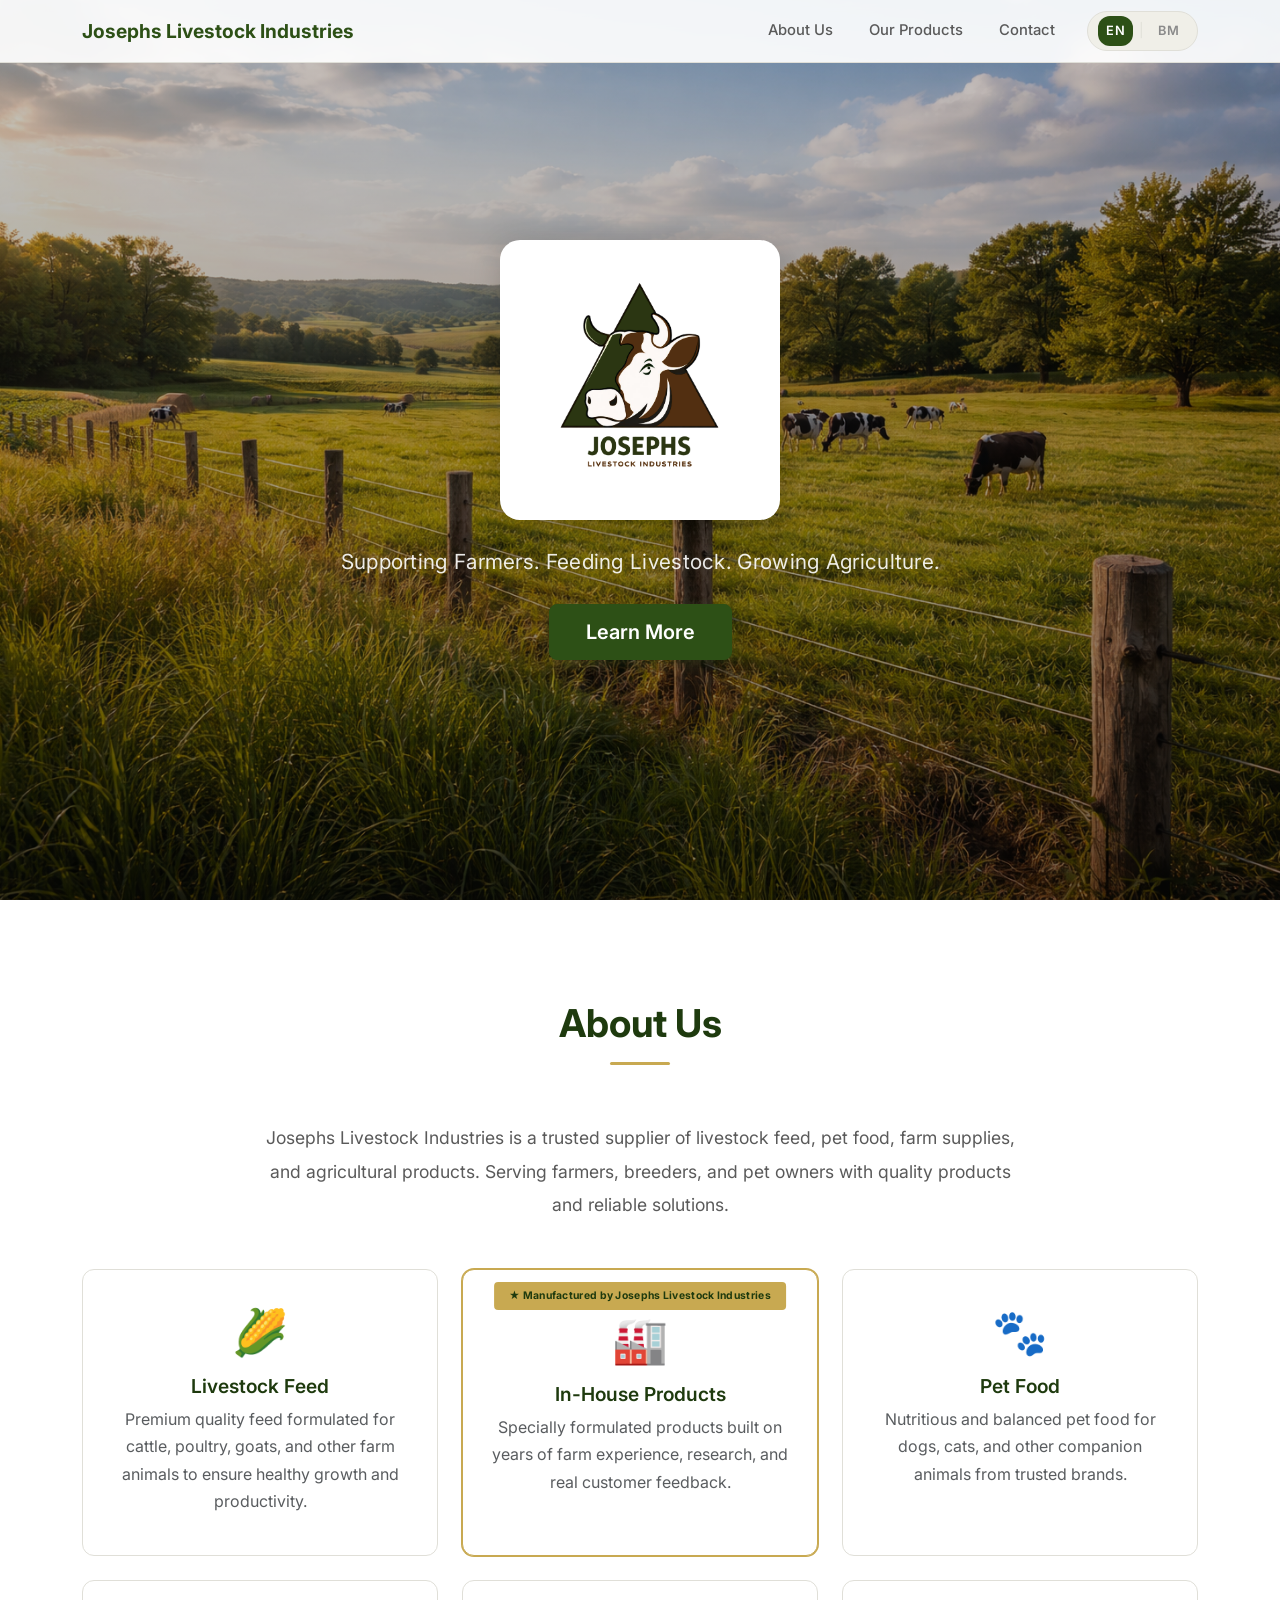
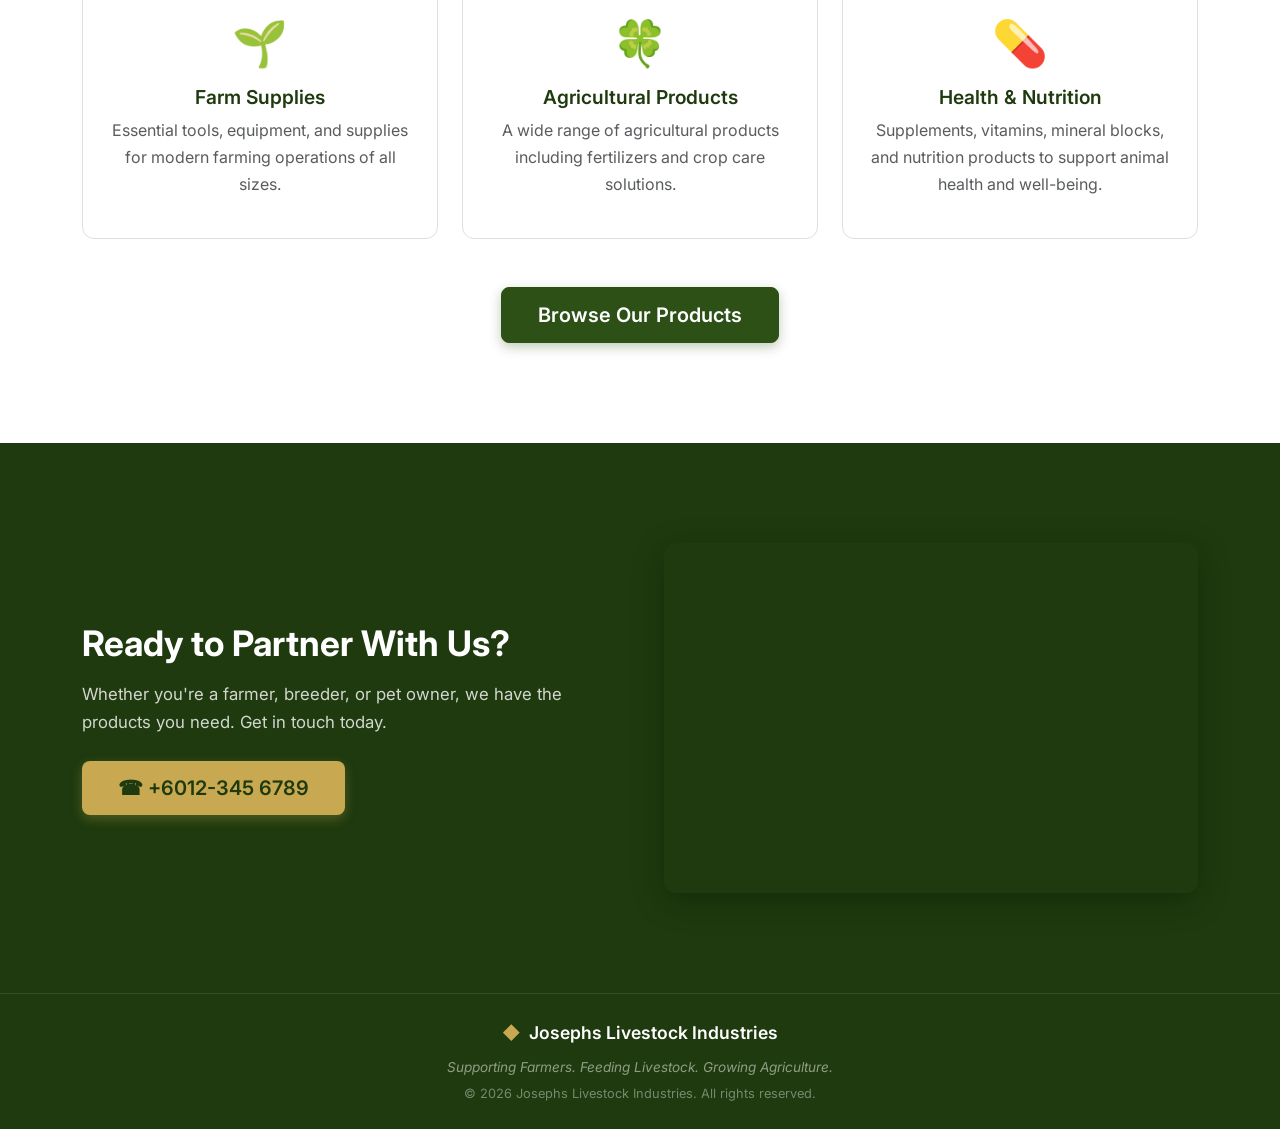
==== index.html @ ccf0c95b "Minor UI change" ====
<!DOCTYPE html>
<html lang="en">
<head>
  <meta charset="UTF-8">
  <meta name="viewport" content="width=device-width, initial-scale=1.0">
  <meta name="description" content="Josephs Livestock Industries - Trusted supplier of livestock feed, pet food, farm supplies, and agricultural products.">
  <title>Josephs Livestock Industries</title>
  <link rel="icon" type="image/x-icon" href="assets/favicon/favicon.ico">
  <link rel="icon" type="image/png" sizes="32x32" href="assets/favicon/favicon-32x32.png">
  <link rel="icon" type="image/png" sizes="16x16" href="assets/favicon/favicon-16x16.png">
  <link rel="apple-touch-icon" sizes="180x180" href="assets/favicon/apple-touch-icon.png">
  <link rel="manifest" href="assets/favicon/site.webmanifest">
  <link rel="stylesheet" href="css/bootstrap.min.css">
  <link rel="preconnect" href="https://fonts.googleapis.com">
  <link rel="preconnect" href="https://fonts.gstatic.com" crossorigin>
  <link href="https://fonts.googleapis.com/css2?family=Inter:wght@400;500;600;700&family=Playfair+Display:wght@600;700&display=swap" rel="stylesheet">
  <link rel="stylesheet" href="css/styles.css?v=1.0">
</head>
<body data-bs-spy="scroll" data-bs-target="#mainNav">

  <!-- Header -->
  <nav class="navbar navbar-expand-lg fixed-top jli-navbar" id="header">
    <div class="container">
      <a class="navbar-brand jli-logo" href="index.html">Josephs Livestock Industries</a>
      <button class="navbar-toggler" type="button" data-bs-toggle="collapse" data-bs-target="#mainNav" aria-controls="mainNav" aria-expanded="false" aria-label="Toggle navigation">
        <span class="navbar-toggler-icon"></span>
      </button>
      <div class="collapse navbar-collapse" id="mainNav">
        <ul class="navbar-nav ms-auto me-3 gap-1">
          <li class="nav-item"><a class="nav-link" href="index.html#about" data-i18n="nav.about">About Us</a></li>
          <li class="nav-item"><a class="nav-link" href="product.html" data-i18n="nav.product">Our Products</a></li>
          <li class="nav-item"><a class="nav-link" href="index.html#contact" data-i18n="nav.contact">Contact</a></li>
        </ul>
        <div class="lang-switcher" id="langSwitcher">
          <button class="lang-btn active" data-lang="en">EN</button>
          <span class="lang-divider">|</span>
          <button class="lang-btn" data-lang="bm">BM</button>
        </div>
      </div>
    </div>
  </nav>

  <!-- Hero Section -->
  <section class="jli-hero d-flex align-items-center justify-content-center">
    <div class="jli-hero-bg">
      <img src="assets/homepage.png" alt="Pastoral farmland at sunset with grazing cattle" loading="eager">
    </div>
    <div class="jli-hero-overlay"></div>
    <div class="container position-relative text-center" style="z-index: 1;">
      <h1 class="mb-4">
        <img src="assets/JLI.png" alt="Josephs Livestock Industries" class="jli-hero-logo">
      </h1>
      <p class="jli-hero-tagline mb-4" data-i18n="hero.tagline">Supporting Farmers. Feeding Livestock. Growing Agriculture.</p>
      <a href="#about" class="btn btn-success btn-lg jli-btn-primary" data-i18n="hero.cta">Learn More</a>
    </div>
  </section>

  <!-- About Us Section -->
  <section class="jli-section bg-white" id="about">
    <div class="container">
      <h2 class="jli-section-title" data-i18n="about.title">About Us</h2>
      <p class="jli-about-text text-center mx-auto mb-5" style="max-width: 750px;" data-i18n="about.description">Josephs Livestock Industries is a trusted supplier of livestock feed, pet food, farm supplies, and agricultural products. Serving farmers, breeders, and pet owners with quality products and reliable solutions.</p>
      <div class="row g-4 justify-content-center">
        <div class="col-lg-4 col-md-6">
          <div class="card h-100 border jli-service-card text-center">
            <div class="card-body">
              <div class="service-icon">&#127805;</div>
              <h5 class="card-title fw-semibold" data-i18n="services.feed.title">Livestock Feed</h5>
              <p class="card-text text-muted" data-i18n="services.feed.desc">Premium quality feed formulated for cattle, poultry, goats, and other farm animals to ensure healthy growth and productivity.</p>
            </div>
          </div>
        </div>
        <div class="col-lg-4 col-md-6">
          <div class="card h-100 border jli-service-card jli-service-inhouse text-center" data-badge="★ Manufactured by Josephs Livestock Industries" data-i18n-badge="badge.inhouse">
            <div class="card-body">
              <div class="service-icon">&#127981;</div>
              <h5 class="card-title fw-semibold" data-i18n="services.inhouse.title">In-House Products</h5>
              <p class="card-text text-muted" data-i18n="services.inhouse.desc">Specially formulated products built on years of farm experience, research, and real customer feedback.</p>
            </div>
          </div>
        </div>
        <div class="col-lg-4 col-md-6">
          <div class="card h-100 border jli-service-card text-center">
            <div class="card-body">
              <div class="service-icon">&#128062;</div>
              <h5 class="card-title fw-semibold" data-i18n="services.pet.title">Pet Food</h5>
              <p class="card-text text-muted" data-i18n="services.pet.desc">Nutritious and balanced pet food for dogs, cats, and other companion animals from trusted brands.</p>
            </div>
          </div>
        </div>
        <div class="col-lg-4 col-md-6">
          <div class="card h-100 border jli-service-card text-center">
            <div class="card-body">
              <div class="service-icon">&#127793;</div>
              <h5 class="card-title fw-semibold" data-i18n="services.farm.title">Farm Supplies</h5>
              <p class="card-text text-muted" data-i18n="services.farm.desc">Essential tools, equipment, and supplies for modern farming operations of all sizes.</p>
            </div>
          </div>
        </div>
        <div class="col-lg-4 col-md-6">
          <div class="card h-100 border jli-service-card text-center">
            <div class="card-body">
              <div class="service-icon">&#127808;</div>
              <h5 class="card-title fw-semibold" data-i18n="services.agri.title">Agricultural Products</h5>
              <p class="card-text text-muted" data-i18n="services.agri.desc">A wide range of agricultural products including fertilizers and crop care solutions.</p>
            </div>
          </div>
        </div>
        <div class="col-lg-4 col-md-6">
          <div class="card h-100 border jli-service-card text-center">
            <div class="card-body">
              <div class="service-icon">&#128138;</div>
              <h5 class="card-title fw-semibold" data-i18n="services.health.title">Health & Nutrition</h5>
              <p class="card-text text-muted" data-i18n="services.health.desc">Supplements, vitamins, mineral blocks, and nutrition products to support animal health and well-being.</p>
            </div>
          </div>
        </div>
      </div>
      <div class="text-center mt-5">
        <a href="product.html" class="btn btn-success btn-lg jli-btn-primary" data-i18n="about.browseProducts">Browse Our Products</a>
      </div>
    </div>
  </section>

  <!-- CTA Section -->
  <section class="jli-section jli-cta" id="contact">
    <div class="container">
      <div class="row align-items-center g-5">
        <div class="col-lg-6 text-center text-lg-start">
          <h2 class="text-white mb-3" data-i18n="cta.title">Ready to Partner With Us?</h2>
          <p class="mb-4" style="max-width: 600px; color: rgba(255,255,255,0.8);" data-i18n="cta.desc">Whether you're a farmer, breeder, or pet owner, we have the products you need. Get in touch today.</p>
          <a href="tel:+60123456789" class="btn btn-lg jli-btn-accent">&#9742; +6012-345 6789</a>
        </div>
        <div class="col-lg-6">
          <div class="jli-map-wrap">
            <iframe
              src="https://www.google.com/maps/embed?pb=!1m18!1m12!1m3!1d3984.4!2d101.2666443!3d3.3206941!2m3!1f0!2f0!3f0!3m2!1i1024!2i768!4f13.1!3m3!1m2!1s0x31ccf5e05dc41b59%3A0xb6952568414ff970!2sJoseph's%20Livestock%20Industries!5e0!3m2!1sen!2smy!4v1"
              width="100%"
              height="350"
              style="border:0; border-radius: 12px;"
              allowfullscreen=""
              loading="lazy"
              referrerpolicy="no-referrer-when-downgrade"
              title="Joseph's Livestock Industries Location">
            </iframe>
          </div>
        </div>
      </div>
    </div>
  </section>

  <!-- Footer -->
  <footer class="jli-footer text-center py-4">
    <div class="container">
      <div class="jli-footer-brand mb-2">
        <span class="jli-logo-icon">&#9670;</span>
        <span>Josephs Livestock Industries</span>
      </div>
      <p class="jli-footer-tagline mb-1" data-i18n="hero.tagline">Supporting Farmers. Feeding Livestock. Growing Agriculture.</p>
      <p class="jli-footer-copy mb-0">&copy; 2026 Josephs Livestock Industries. <span data-i18n="footer.rights">All rights reserved.</span></p>
    </div>
  </footer>

  <script src="js/bootstrap.bundle.min.js"></script>
  <script src="js/script.js?v=1.0"></script>
</body>
</html>
---- css/styles.css ----
:root {
  --jli-primary: #2d5016;
  --jli-primary-light: #3d6b1e;
  --jli-primary-dark: #1e3a0e;
  --jli-accent: #c8a951;
  --jli-accent-light: #ddc06e;
  --jli-bg: #fafaf7;
  --jli-bg-alt: #f0efe8;
  --jli-border: #e0dfd8;
  --jli-transition: 0.3s ease;
}

body {
  font-family: 'Inter', -apple-system, BlinkMacSystemFont, sans-serif;
  color: #2c2c2c;
  background-color: var(--jli-bg);
  line-height: 1.7;
  -webkit-font-smoothing: antialiased;
}

html {
  scroll-behavior: smooth;
  scroll-padding-top: 80px;
}

/* ─── Navbar ──────────────────────────────── */

.jli-navbar {
  background: rgba(255, 255, 255, 0.92) !important;
  backdrop-filter: blur(12px);
  -webkit-backdrop-filter: blur(12px);
  border-bottom: 1px solid var(--jli-border);
  transition: box-shadow var(--jli-transition);
  padding-top: 0.6rem;
  padding-bottom: 0.6rem;
}

.jli-navbar.scrolled {
  box-shadow: 0 1px 3px rgba(0, 0, 0, 0.08);
}

.jli-logo {
  color: var(--jli-primary) !important;
  font-weight: 700 !important;
  font-size: 1.2rem !important;
}

.jli-navbar .nav-link {
  color: #5a5a5a !important;
  font-weight: 500;
  font-size: 0.925rem;
  position: relative;
  transition: color var(--jli-transition);
  padding-left: 1rem !important;
  padding-right: 1rem !important;
}

.jli-navbar .nav-link::after {
  content: '';
  position: absolute;
  bottom: 0;
  left: 50%;
  width: 0;
  height: 2px;
  background: var(--jli-primary);
  transition: width var(--jli-transition), left var(--jli-transition);
}

.jli-navbar .nav-link:hover {
  color: var(--jli-primary) !important;
}

.jli-navbar .nav-link:hover::after {
  width: calc(100% - 2rem);
  left: 1rem;
}

/* ─── Language Switcher ───────────────────── */

.lang-switcher {
  display: flex;
  align-items: center;
  gap: 6px;
  background: var(--jli-bg-alt);
  padding: 4px 10px;
  border-radius: 20px;
  border: 1px solid var(--jli-border);
}

.lang-btn {
  background: none;
  border: none;
  font-family: inherit;
  font-size: 0.8rem;
  font-weight: 600;
  color: #8a8a8a;
  cursor: pointer;
  padding: 4px 8px;
  border-radius: 12px;
  transition: all var(--jli-transition);
  letter-spacing: 0.5px;
}

.lang-btn.active {
  background: var(--jli-primary);
  color: #fff;
}

.lang-btn:hover:not(.active) {
  color: var(--jli-primary);
}

.lang-divider {
  color: var(--jli-border);
  font-size: 0.85rem;
  user-select: none;
}

/* ─── Hero ────────────────────────────────── */

.jli-hero {
  position: relative;
  min-height: 100vh;
  overflow: hidden;
}

.jli-hero-bg {
  position: absolute;
  inset: 0;
}

.jli-hero-bg img {
  width: 100%;
  height: 100%;
  object-fit: cover;
  object-position: center 40%;
}

.jli-hero-overlay {
  position: absolute;
  inset: 0;
  background: linear-gradient(
    to bottom,
    rgba(0, 0, 0, 0.2) 0%,
    rgba(0, 0, 0, 0.35) 50%,
    rgba(0, 0, 0, 0.5) 100%
  );
}

.jli-hero-sm {
  position: relative;
  min-height: 40vh;
  overflow: hidden;
}

.jli-hero-logo {
  max-width: 280px;
  width: 100%;
  height: auto;
  background: #fff;
  padding: 24px;
  border-radius: 20px;
  box-shadow: 0 8px 32px rgba(0, 0, 0, 0.2);
}

.jli-hero-tagline {
  font-size: clamp(1rem, 2vw, 1.3rem);
  color: rgba(255, 255, 255, 0.9);
  font-weight: 400;
  letter-spacing: 0.3px;
}

/* ─── Buttons ─────────────────────────────── */

.jli-btn-primary {
  background-color: var(--jli-primary) !important;
  border-color: var(--jli-primary) !important;
  color: #fff !important;
  padding: 12px 36px;
  font-weight: 600;
  box-shadow: 0 4px 12px rgba(45, 80, 22, 0.3);
  transition: all var(--jli-transition);
}

.jli-btn-primary:hover {
  background-color: var(--jli-primary-light) !important;
  border-color: var(--jli-primary-light) !important;
  transform: translateY(-2px);
  box-shadow: 0 6px 20px rgba(45, 80, 22, 0.4);
}

.jli-btn-accent {
  background-color: var(--jli-accent) !important;
  border: none;
  color: var(--jli-primary-dark) !important;
  padding: 12px 36px;
  font-weight: 600;
  box-shadow: 0 4px 12px rgba(200, 169, 81, 0.3);
  transition: all var(--jli-transition);
}

.jli-btn-accent:hover {
  background-color: var(--jli-accent-light) !important;
  color: var(--jli-primary-dark) !important;
  transform: translateY(-2px);
  box-shadow: 0 6px 20px rgba(200, 169, 81, 0.4);
}

/* ─── Sections ────────────────────────────── */

.jli-section {
  padding: 100px 0;
}

.jli-section-alt {
  background-color: var(--jli-bg);
}

.jli-section-title {
  font-size: clamp(1.8rem, 3vw, 2.5rem);
  font-weight: 700;
  color: var(--jli-primary-dark);
  text-align: center;
  margin-bottom: 56px;
  position: relative;
}

.jli-section-title::after {
  content: '';
  display: block;
  width: 60px;
  height: 3px;
  background: var(--jli-accent);
  margin: 16px auto 0;
  border-radius: 2px;
}

/* ─── About ───────────────────────────────── */

.jli-about-text {
  font-size: 1.1rem;
  color: #5a5a5a;
  line-height: 1.9;
}

/* ─── Service Cards ───────────────────────── */

.jli-service-card {
  border-color: var(--jli-border) !important;
  border-radius: 12px !important;
  transition: all var(--jli-transition);
}

.jli-service-card .card-body {
  padding: 40px 28px;
}

.jli-service-card:hover {
  transform: translateY(-6px);
  box-shadow: 0 8px 32px rgba(0, 0, 0, 0.12);
  border-color: var(--jli-accent) !important;
}

.jli-service-card .card-title {
  color: var(--jli-primary-dark);
  font-size: 1.2rem;
}

.jli-service-card .card-text {
  line-height: 1.7;
}

.jli-service-card .service-icon {
  font-size: 2.8rem;
  line-height: 1;
  margin-bottom: 20px;
}

/* ─── In-House Service Card ───────────────── */

.jli-service-inhouse {
  border-color: var(--jli-accent) !important;
  box-shadow: 0 0 0 1px var(--jli-accent);
  position: relative;
}

.jli-service-inhouse .card-body {
  padding-top: 48px;
}

.jli-service-inhouse::before {
  content: attr(data-badge);
  position: absolute;
  top: 12px;
  left: 50%;
  transform: translateX(-50%);
  background: var(--jli-accent);
  color: var(--jli-primary-dark);
  font-size: 0.65rem;
  font-weight: 700;
  padding: 5px 15px;
  border-radius: 4px;
  z-index: 1;
  letter-spacing: 0.3px;
  white-space: nowrap;
}

/* ─── CTA ─────────────────────────────────── */

.jli-cta {
  background-color: var(--jli-primary-dark);
}

.jli-cta h2 {
  font-size: clamp(1.6rem, 3vw, 2.2rem);
  font-weight: 700;
}

.jli-cta p {
  font-size: 1.05rem;
}

/* ─── Map ────────────────────────────────── */

.jli-map-wrap {
  border-radius: 12px;
  overflow: hidden;
  box-shadow: 0 8px 32px rgba(0, 0, 0, 0.25);
}

.jli-map-wrap iframe {
  display: block;
}

/* ─── Footer ──────────────────────────────── */

.jli-footer {
  background-color: var(--jli-primary-dark);
  border-top: 1px solid rgba(255, 255, 255, 0.1);
}

.jli-footer-brand {
  display: flex;
  align-items: center;
  justify-content: center;
  gap: 8px;
  color: #fff;
  font-weight: 600;
  font-size: 1.1rem;
}

.jli-logo-icon {
  color: var(--jli-accent);
}

.jli-footer-tagline {
  color: rgba(255, 255, 255, 0.5);
  font-size: 0.85rem;
  font-style: italic;
}

.jli-footer-copy {
  color: rgba(255, 255, 255, 0.4);
  font-size: 0.8rem;
}

/* ─── Product Store ───────────────────────── */

.jli-store {
  min-height: 80vh;
  padding-bottom: 40px;
}

.jli-search-box {
  position: relative;
}

.jli-search-icon {
  position: absolute;
  left: 14px;
  top: 50%;
  transform: translateY(-50%);
  color: #8a8a8a;
  pointer-events: none;
}

.jli-search-input {
  padding-left: 42px !important;
  border: 1px solid var(--jli-border);
  border-radius: 8px;
  background: #fff;
  font-size: 0.925rem;
  height: 44px;
}

.jli-search-input:focus {
  border-color: var(--jli-primary);
  box-shadow: 0 0 0 3px rgba(45, 80, 22, 0.1);
}

/* Sidebar */

.jli-sidebar {
  position: sticky;
  top: 100px;
}

.jli-sidebar-title {
  font-weight: 700;
  color: var(--jli-primary-dark);
  margin-bottom: 16px;
  font-size: 1.1rem;
}

.jli-category-list {
  list-style: none;
  padding: 0;
  margin: 0;
}

.jli-category-list li {
  margin-bottom: 4px;
}

.jli-cat-link {
  display: flex;
  justify-content: space-between;
  align-items: center;
  text-decoration: none;
  color: #5a5a5a;
  padding: 8px 12px;
  border-radius: 8px;
  font-size: 0.925rem;
  transition: all var(--jli-transition);
}

.jli-cat-link:hover {
  color: var(--jli-primary);
  background: rgba(45, 80, 22, 0.05);
}

.jli-cat-link.active {
  color: var(--jli-primary);
  background: rgba(45, 80, 22, 0.08);
  font-weight: 600;
}

.jli-cat-count {
  color: #8a8a8a;
  font-size: 0.85rem;
  font-weight: 400;
}

/* Product Cards */

.jli-product-card {
  position: relative;
  border: 1px solid var(--jli-border);
  border-radius: 12px;
  overflow: hidden;
  transition: all var(--jli-transition);
  background: #fff;
}

.jli-product-card:hover {
  transform: translateY(-4px);
  box-shadow: 0 8px 24px rgba(0, 0, 0, 0.1);
  border-color: var(--jli-accent);
}

.jli-product-img-wrap {
  background: #f8f8f6;
  padding: 20px;
  display: flex;
  align-items: center;
  justify-content: center;
  aspect-ratio: 1;
  overflow: hidden;
}

.jli-product-img {
  max-width: 100%;
  max-height: 100%;
  object-fit: contain;
  transition: transform var(--jli-transition);
}

.jli-product-card:hover .jli-product-img {
  transform: scale(1.05);
}

.jli-product-inhouse {
  border-color: var(--jli-accent) !important;
  box-shadow: 0 0 0 1px var(--jli-accent);
}

.jli-product-inhouse .jli-product-img-wrap {
  background: #fdf8ec;
}

.jli-product-inhouse::before {
  content: attr(data-badge);
  position: absolute;
  top: 12px;
  left: 12px;
  background: var(--jli-accent);
  color: var(--jli-primary-dark);
  font-size: 0.7rem;
  font-weight: 700;
  padding: 3px 10px;
  border-radius: 4px;
  z-index: 1;
  letter-spacing: 0.5px;
}

.jli-product-name {
  font-weight: 600;
  color: var(--jli-primary-dark);
  font-size: 0.9rem;
  margin-bottom: 8px;
  line-height: 1.4;
}

.jli-size-row {
  display: flex;
  flex-wrap: wrap;
  gap: 6px;
}

.jli-size-badge {
  background: var(--jli-bg-alt);
  color: #5a5a5a;
  font-weight: 500;
  font-size: 0.75rem;
  padding: 3px 10px;
  border-radius: 4px;
}

.jli-btn-whatsapp {
  background-color: #25d366;
  color: #fff;
  font-weight: 600;
  font-size: 0.8rem;
  border: none;
  border-radius: 8px;
  padding: 8px 12px;
  transition: all var(--jli-transition);
  display: inline-flex;
  align-items: center;
  justify-content: center;
}

.jli-btn-whatsapp:hover {
  background-color: #1fb855;
  color: #fff;
  transform: translateY(-1px);
  box-shadow: 0 4px 12px rgba(37, 211, 102, 0.3);
}

/* ─── Responsive ──────────────────────────── */

@media (max-width: 991.98px) {
  .lang-switcher {
    margin-top: 16px;
    align-self: center;
  }

  .jli-sidebar {
    position: static;
    margin-bottom: 24px;
  }

  .jli-category-list {
    display: flex;
    flex-wrap: wrap;
    gap: 8px;
  }

  .jli-category-list li {
    margin-bottom: 0;
  }

  .jli-cat-link {
    padding: 6px 14px;
    font-size: 0.85rem;
    border: 1px solid var(--jli-border);
    white-space: nowrap;
  }
}

/* ─── Animations ──────────────────────────── */

.fade-in {
  opacity: 0;
  transform: translateY(24px);
  transition: opacity 0.6s ease, transform 0.6s ease;
}

.fade-in.visible {
  opacity: 1;
  transform: translateY(0);
}
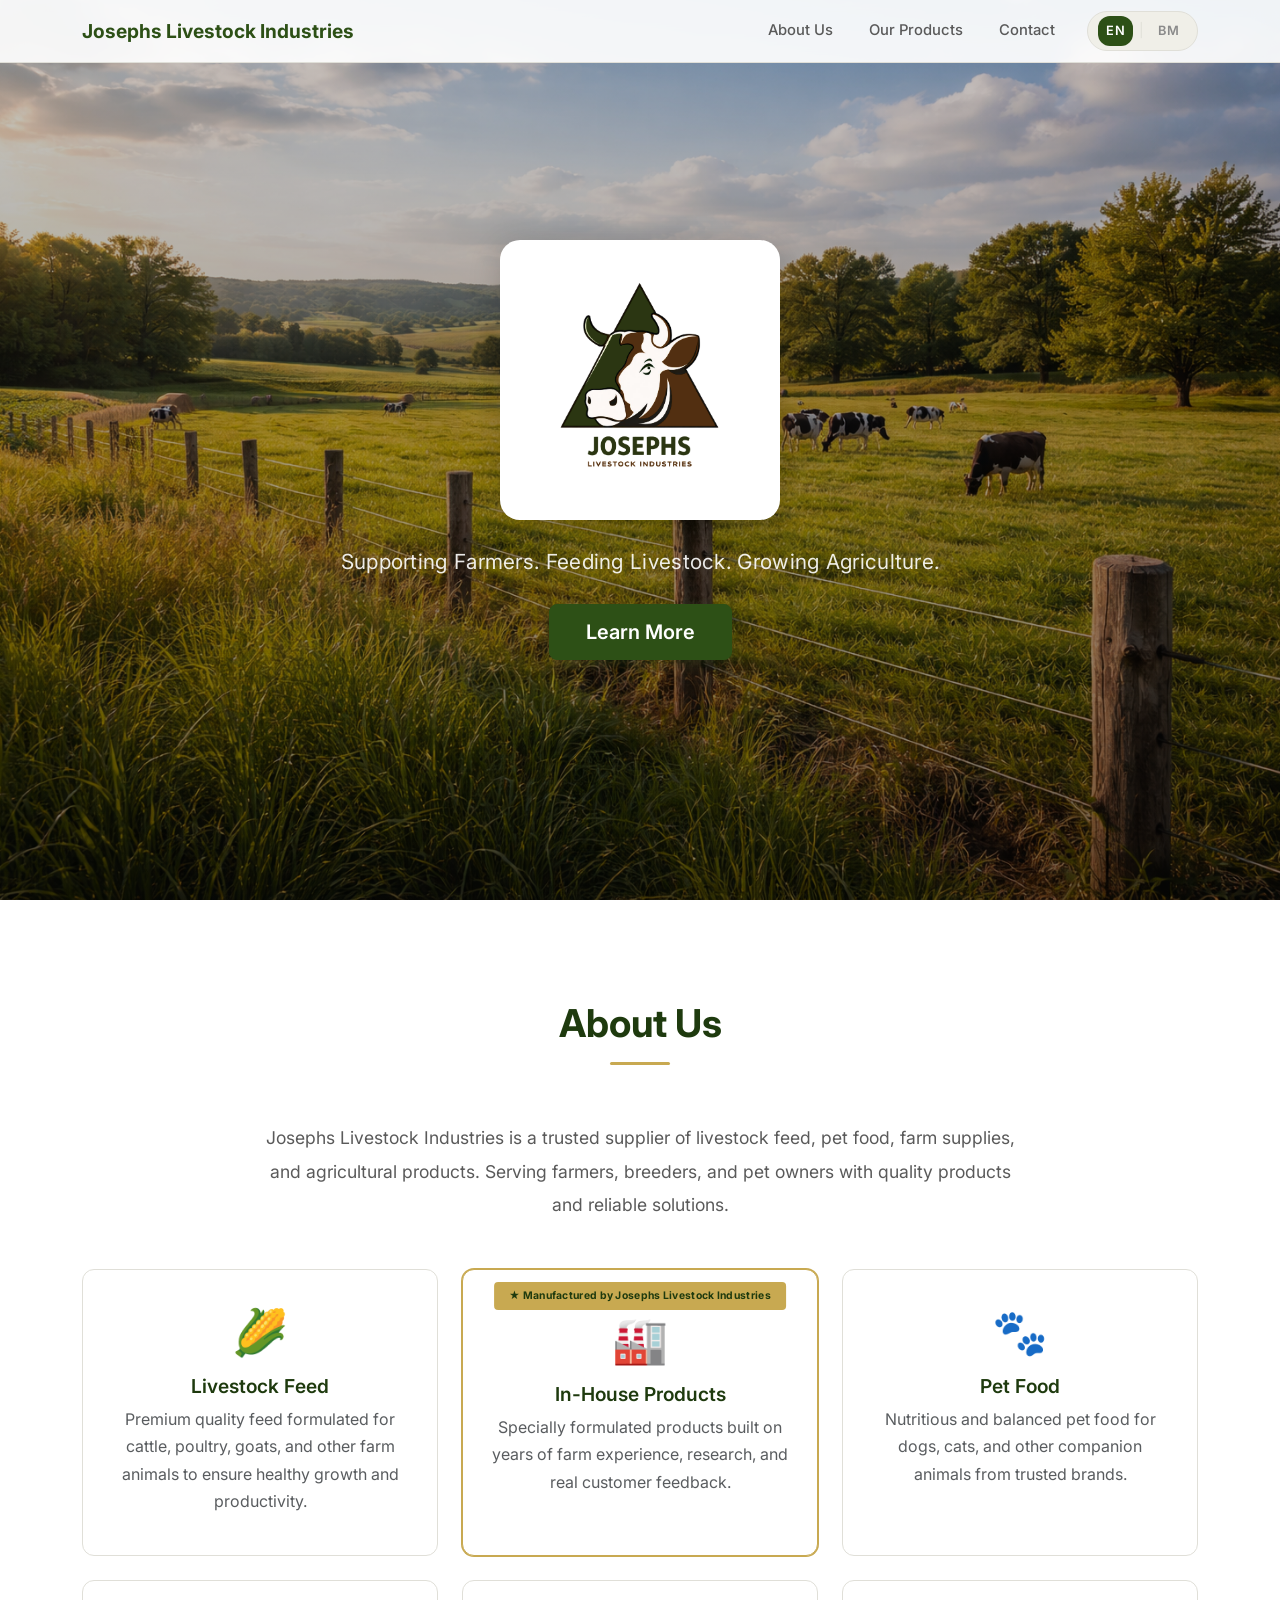
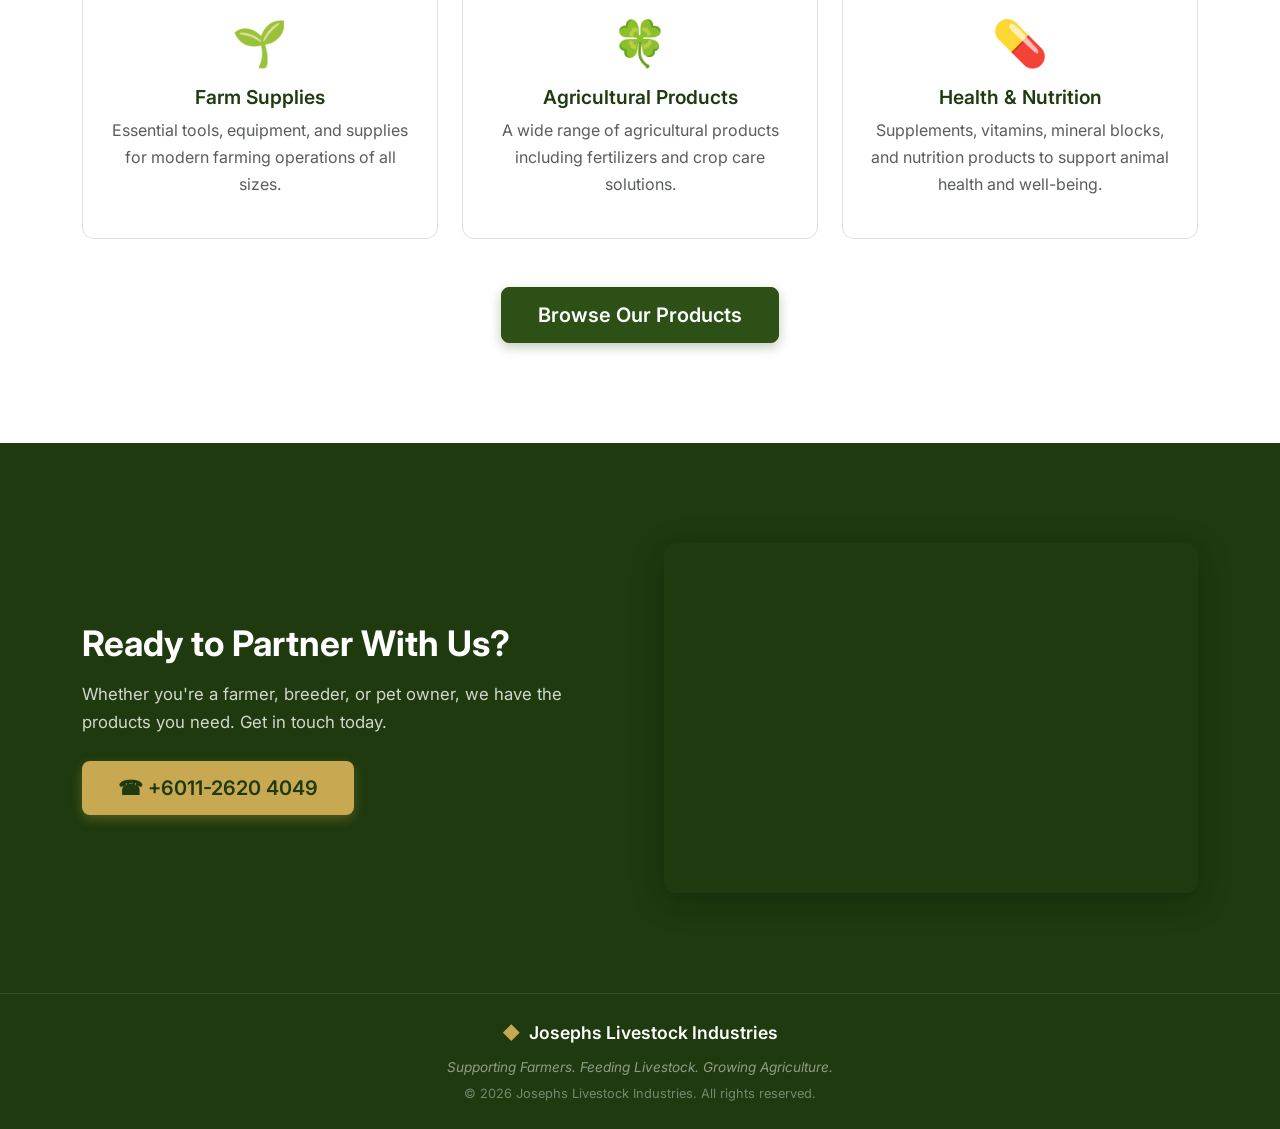
==== commit 7fe5eede: "Minor update" ====
--- a/index.html
+++ b/index.html
@@ -14,7 +14,7 @@
   <link rel="preconnect" href="https://fonts.googleapis.com">
   <link rel="preconnect" href="https://fonts.gstatic.com" crossorigin>
   <link href="https://fonts.googleapis.com/css2?family=Inter:wght@400;500;600;700&family=Playfair+Display:wght@600;700&display=swap" rel="stylesheet">
-  <link rel="stylesheet" href="css/styles.css?v=1.0">
+  <link rel="stylesheet" href="css/styles.css?v=1.0.1">
 </head>
 <body data-bs-spy="scroll" data-bs-target="#mainNav">
 
@@ -129,7 +129,7 @@
         <div class="col-lg-6 text-center text-lg-start">
           <h2 class="text-white mb-3" data-i18n="cta.title">Ready to Partner With Us?</h2>
           <p class="mb-4" style="max-width: 600px; color: rgba(255,255,255,0.8);" data-i18n="cta.desc">Whether you're a farmer, breeder, or pet owner, we have the products you need. Get in touch today.</p>
-          <a href="tel:+60123456789" class="btn btn-lg jli-btn-accent">&#9742; +6012-345 6789</a>
+          <a href="tel:+601126204049" class="btn btn-lg jli-btn-accent">&#9742; +6011-2620 4049</a>
         </div>
         <div class="col-lg-6">
           <div class="jli-map-wrap">
@@ -162,6 +162,6 @@
   </footer>
 
   <script src="js/bootstrap.bundle.min.js"></script>
-  <script src="js/script.js?v=1.0"></script>
+  <script src="js/script.js?v=1.0.1"></script>
 </body>
 </html>
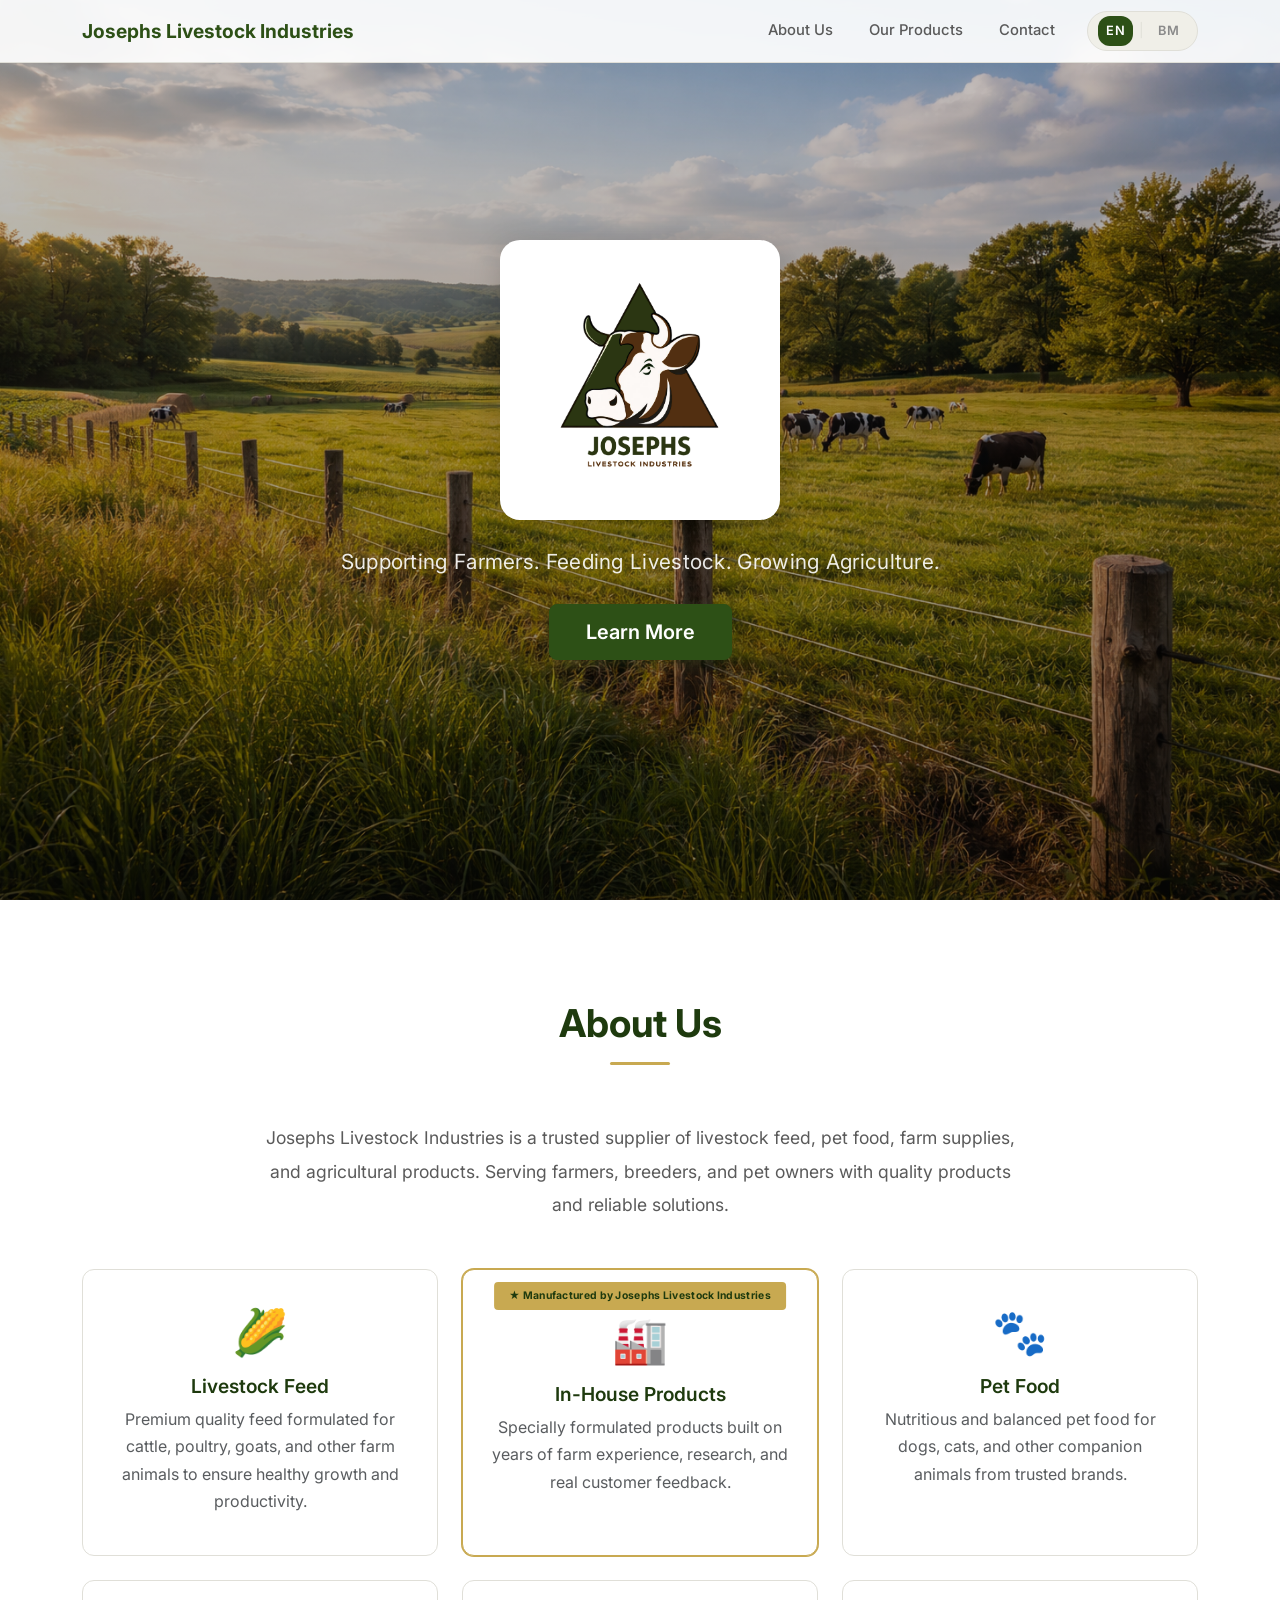
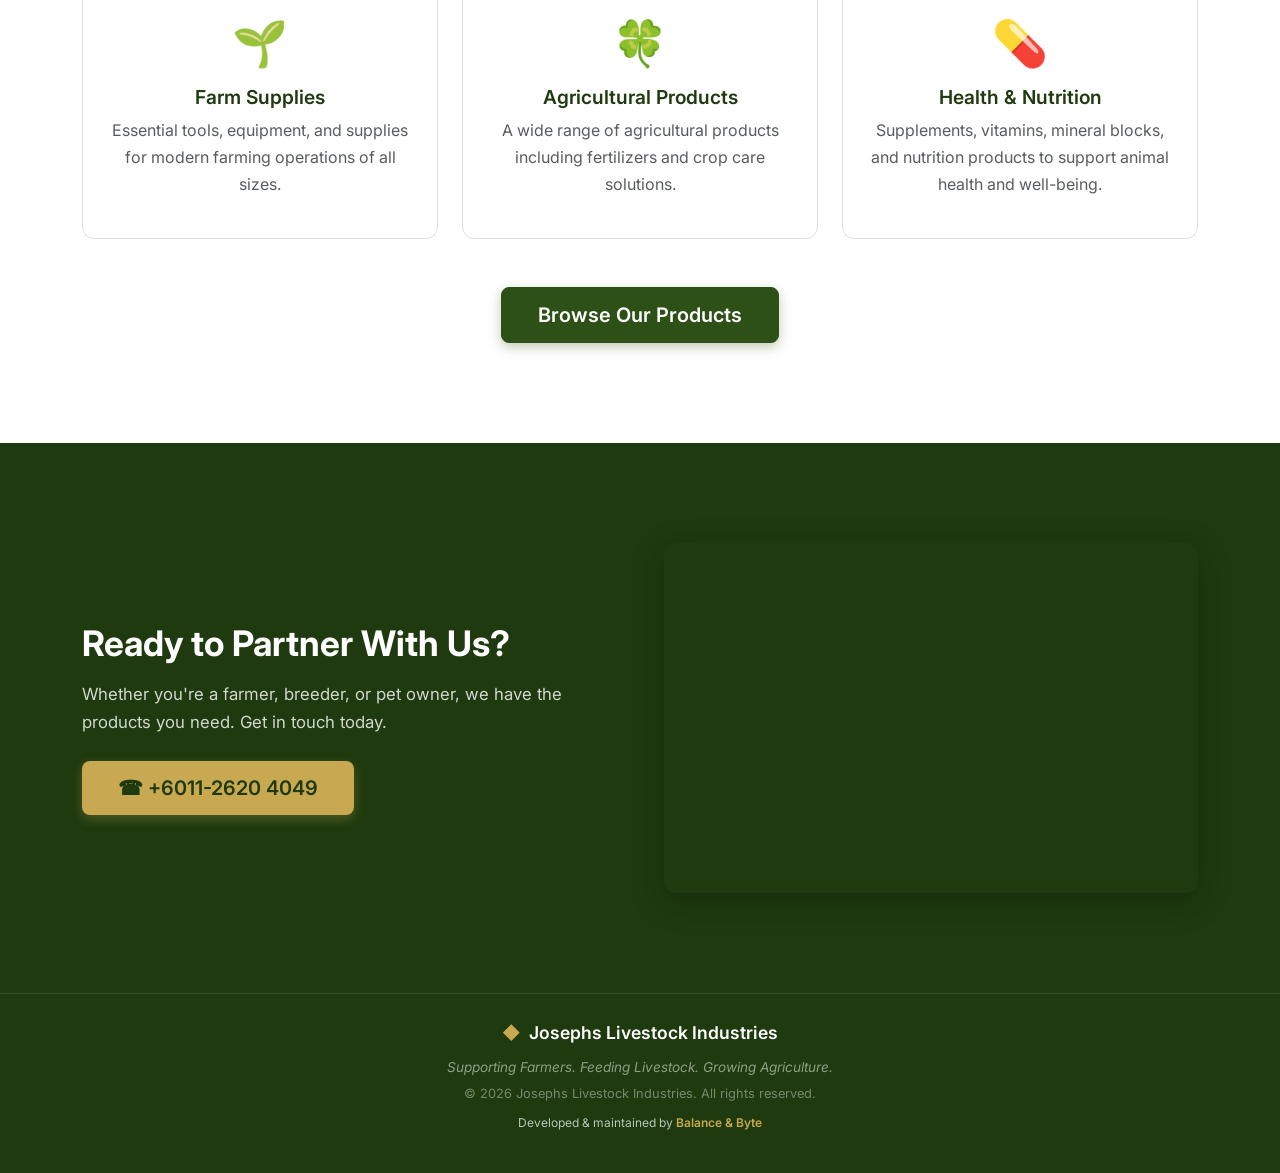
==== commit 7fa67ce0: "Minor update" ====
--- a/index.html
+++ b/index.html
@@ -14,7 +14,17 @@
   <link rel="preconnect" href="https://fonts.googleapis.com">
   <link rel="preconnect" href="https://fonts.gstatic.com" crossorigin>
   <link href="https://fonts.googleapis.com/css2?family=Inter:wght@400;500;600;700&family=Playfair+Display:wght@600;700&display=swap" rel="stylesheet">
-  <link rel="stylesheet" href="css/styles.css?v=1.0.1">
+  <link rel="stylesheet" href="css/styles.css?v=1.0.3">
+
+  <!-- Google tag (gtag.js) -->
+  <script async src="https://www.googletagmanager.com/gtag/js?id=G-YT3N3Q79E0"></script>
+  <script>
+    window.dataLayer = window.dataLayer || [];
+    function gtag(){dataLayer.push(arguments);}
+    gtag('js', new Date());
+    gtag('config', 'G-YT3N3Q79E0');
+  </script>
+
 </head>
 <body data-bs-spy="scroll" data-bs-target="#mainNav">
 
@@ -157,11 +167,12 @@
         <span>Josephs Livestock Industries</span>
       </div>
       <p class="jli-footer-tagline mb-1" data-i18n="hero.tagline">Supporting Farmers. Feeding Livestock. Growing Agriculture.</p>
-      <p class="jli-footer-copy mb-0">&copy; 2026 Josephs Livestock Industries. <span data-i18n="footer.rights">All rights reserved.</span></p>
+      <p class="jli-footer-copy mb-0">&copy; <span id="footerYear"></span> Josephs Livestock Industries. <span data-i18n="footer.rights">All rights reserved.</span></p>
+      <p class="jli-footer-dev mt-2">Developed &amp; maintained by <a href="https://www.balanceandbyte.com/" target="_blank" rel="noopener noreferrer">Balance &amp; Byte</a></p>
     </div>
   </footer>
 
   <script src="js/bootstrap.bundle.min.js"></script>
-  <script src="js/script.js?v=1.0.1"></script>
+  <script src="js/script.js?v=1.0.3"></script>
 </body>
 </html>
--- a/css/styles.css
+++ b/css/styles.css
@@ -364,6 +364,23 @@
   font-size: 0.8rem;
 }
 
+.jli-footer-dev {
+  color: rgba(255, 255, 255, 0.7);
+  font-size: 0.75rem;
+}
+
+.jli-footer-dev a {
+  color: var(--jli-accent);
+  text-decoration: none;
+  font-weight: 600;
+  transition: color 0.3s ease;
+}
+
+.jli-footer-dev a:hover {
+  color: var(--jli-accent-light);
+  text-decoration: underline;
+}
+
 /* ─── Product Store ───────────────────────── */
 
 .jli-store {
